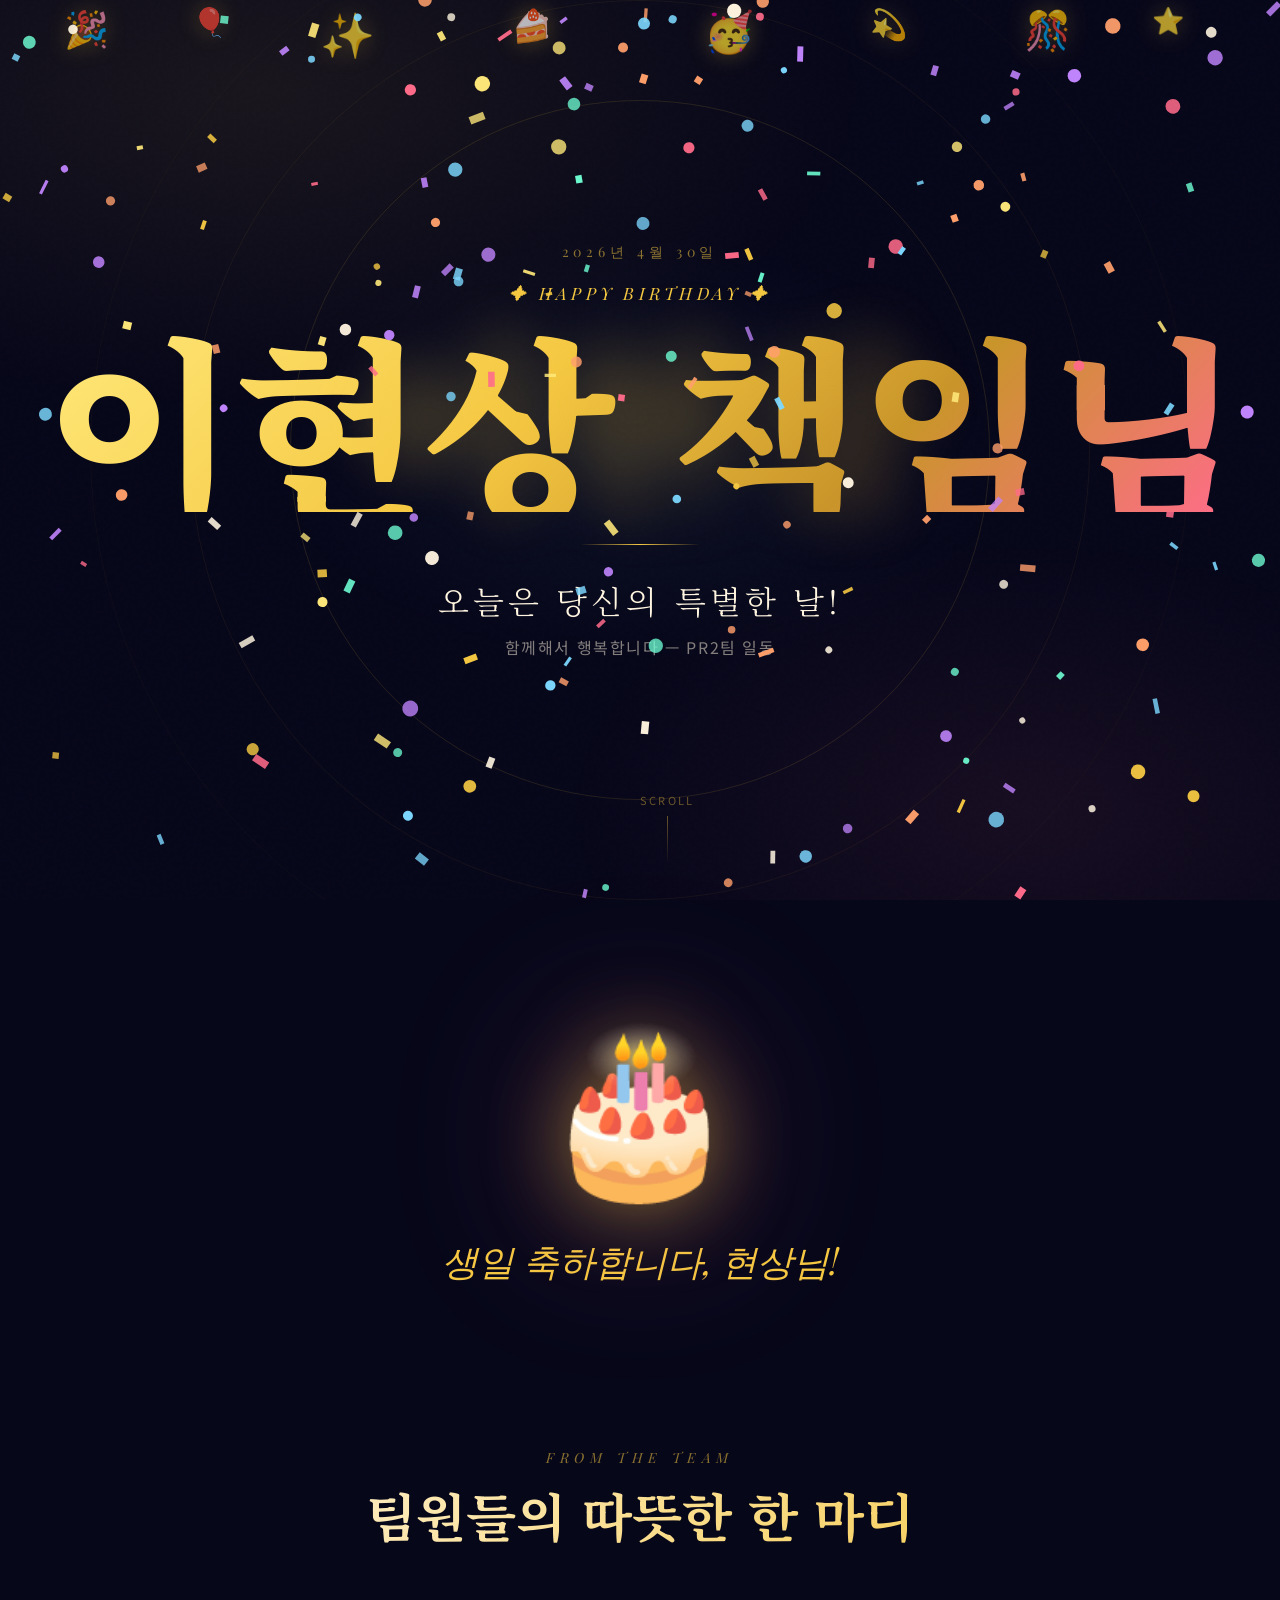
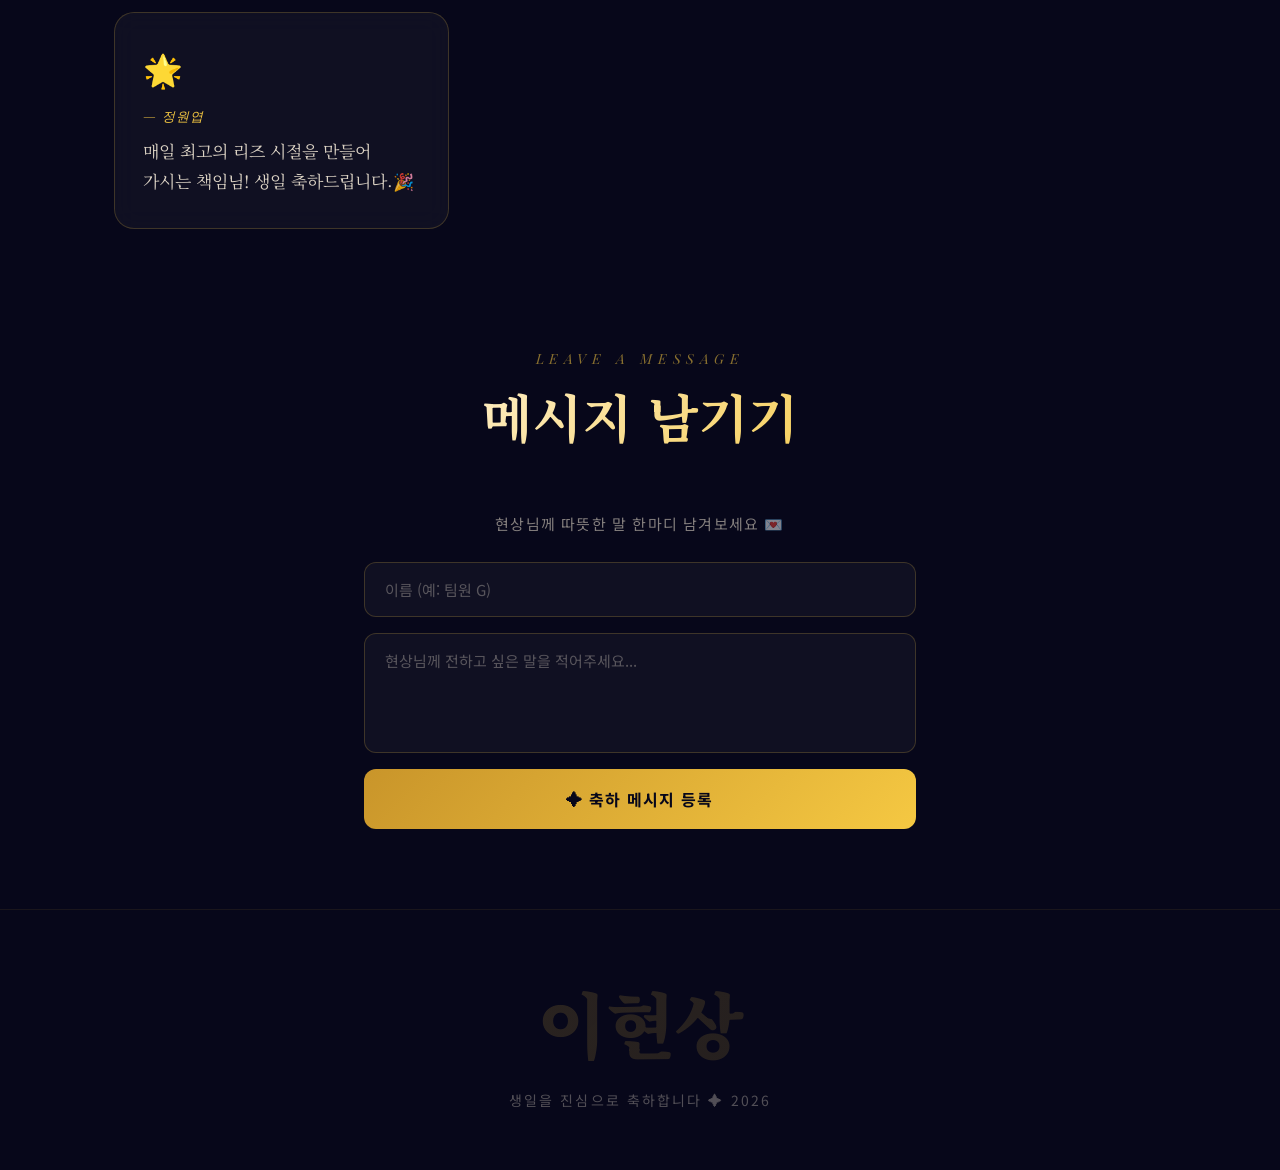
==== index.html @ 10132a7e "Rename birthday_hyunsang.html to index.html Co-Authored-By: Claude Sonnet 4.6 <noreply@anthropic.com" ====
<!DOCTYPE html>
<html lang="ko">
<head>
  <meta charset="UTF-8" />
  <meta name="viewport" content="width=device-width, initial-scale=1.0" />
  <title>🎂 이현상 책임님 생일 축하해요! 🎂</title>
  <link href="https://fonts.googleapis.com/css2?family=Noto+Serif+KR:wght@300;400;700;900&family=Noto+Sans+KR:wght@300;400;500;700&family=Playfair+Display:ital,wght@0,400;0,700;1,400&display=swap" rel="stylesheet" />

  <style>
    :root {
      --gold: #f5c842;
      --gold-light: #ffe87a;
      --gold-dark: #c9952a;
      --coral: #ff6b8a;
      --sky: #7dd8ff;
      --mint: #6fffd4;
      --bg: #07071a;
      --bg2: #0f0f28;
      --cream: #fff5e0;
      --white: #ffffff;
      --card-bg: rgba(255,255,255,0.04);
      --card-border: rgba(245,200,66,0.2);
    }

    *, *::before, *::after { box-sizing: border-box; margin: 0; padding: 0; }

    html { scroll-behavior: smooth; }

    body {
      background: var(--bg);
      color: var(--cream);
      font-family: 'Noto Sans KR', sans-serif;
      overflow-x: hidden;
      min-height: 100vh;
    }

    /* ── CONFETTI CANVAS ── */
    #confetti-canvas {
      position: fixed;
      top: 0; left: 0;
      width: 100%; height: 100%;
      pointer-events: none;
      z-index: 999;
    }

    /* ── BACKGROUND TEXTURE ── */
    body::before {
      content: '';
      position: fixed;
      inset: 0;
      background:
        radial-gradient(ellipse 80% 60% at 20% 10%, rgba(245,200,66,0.08) 0%, transparent 60%),
        radial-gradient(ellipse 60% 50% at 80% 90%, rgba(255,107,138,0.07) 0%, transparent 60%),
        radial-gradient(ellipse 50% 40% at 50% 50%, rgba(125,216,255,0.05) 0%, transparent 60%);
      pointer-events: none;
      z-index: 0;
    }

    /* ── NOISE GRAIN ── */
    body::after {
      content: '';
      position: fixed;
      inset: 0;
      background-image: url("data:image/svg+xml,%3Csvg viewBox='0 0 256 256' xmlns='http://www.w3.org/2000/svg'%3E%3Cfilter id='n'%3E%3CfeTurbulence type='fractalNoise' baseFrequency='0.9' numOctaves='4' stitchTiles='stitch'/%3E%3C/filter%3E%3Crect width='100%25' height='100%25' filter='url(%23n)' opacity='0.03'/%3E%3C/svg%3E");
      pointer-events: none;
      z-index: 1;
      opacity: 0.4;
    }

    /* ── MAIN WRAPPER ── */
    .wrapper { position: relative; z-index: 2; }

    /* ── HERO ── */
    .hero {
      min-height: 100vh;
      display: flex;
      flex-direction: column;
      align-items: center;
      justify-content: center;
      padding: 60px 24px;
      text-align: center;
      position: relative;
      overflow: hidden;
    }

    /* big decorative ring */
    .hero-ring {
      position: absolute;
      width: 700px;
      height: 700px;
      border-radius: 50%;
      border: 1px solid rgba(245,200,66,0.12);
      top: 50%; left: 50%;
      transform: translate(-50%, -50%);
      animation: ringPulse 4s ease-in-out infinite;
    }
    .hero-ring:nth-child(2) {
      width: 900px; height: 900px;
      border-color: rgba(245,200,66,0.06);
      animation-delay: 0.8s;
    }
    .hero-ring:nth-child(3) {
      width: 1100px; height: 1100px;
      border-color: rgba(245,200,66,0.03);
      animation-delay: 1.6s;
    }

    @keyframes ringPulse {
      0%, 100% { transform: translate(-50%, -50%) scale(1); opacity: 1; }
      50% { transform: translate(-50%, -50%) scale(1.04); opacity: 0.6; }
    }

    /* badge */
    .hero-badge {
      font-family: 'Playfair Display', serif;
      font-style: italic;
      font-size: clamp(13px, 2vw, 17px);
      color: var(--gold);
      letter-spacing: 0.25em;
      text-transform: uppercase;
      margin-bottom: 28px;
      opacity: 0;
      animation: fadeUp 0.8s ease forwards 0.3s;
    }

    /* date stamp */
    .hero-date {
      font-family: 'Playfair Display', serif;
      font-size: clamp(11px, 1.5vw, 14px);
      color: rgba(245,200,66,0.55);
      letter-spacing: 0.35em;
      text-transform: uppercase;
      margin-bottom: 20px;
      opacity: 0;
      animation: fadeUp 0.8s ease forwards 0.1s;
    }

    /* GIANT NAME */
    .hero-name {
      font-family: 'Noto Serif KR', serif;
      font-weight: 900;
      font-size: clamp(80px, 18vw, 200px);
      line-height: 0.9;
      background: linear-gradient(135deg, var(--gold-light) 0%, var(--gold) 40%, var(--gold-dark) 70%, var(--coral) 100%);
      -webkit-background-clip: text;
      -webkit-text-fill-color: transparent;
      background-clip: text;
      position: relative;
      opacity: 0;
      animation: nameReveal 1.2s cubic-bezier(0.16, 1, 0.3, 1) forwards 0.5s;
      letter-spacing: -0.02em;
    }

    .hero-name::after {
      content: '이현상';
      position: absolute;
      inset: 0;
      background: linear-gradient(135deg, var(--gold-light) 0%, var(--gold) 40%, var(--gold-dark) 70%, var(--coral) 100%);
      -webkit-background-clip: text;
      -webkit-text-fill-color: transparent;
      background-clip: text;
      filter: blur(30px);
      opacity: 0.35;
      z-index: -1;
    }

    @keyframes nameReveal {
      0% { opacity: 0; transform: translateY(40px) scale(0.92); }
      100% { opacity: 1; transform: translateY(0) scale(1); }
    }

    /* divider */
    .hero-divider {
      width: 120px;
      height: 1px;
      background: linear-gradient(90deg, transparent, var(--gold), transparent);
      margin: 32px auto;
      opacity: 0;
      animation: fadeUp 0.8s ease forwards 1s;
    }

    /* subtitle */
    .hero-subtitle {
      font-family: 'Noto Serif KR', serif;
      font-weight: 300;
      font-size: clamp(18px, 3.5vw, 32px);
      color: var(--cream);
      letter-spacing: 0.12em;
      margin-bottom: 12px;
      opacity: 0;
      animation: fadeUp 0.8s ease forwards 1.1s;
    }

    .hero-sub2 {
      font-size: clamp(13px, 2vw, 16px);
      color: rgba(255,245,224,0.5);
      letter-spacing: 0.1em;
      opacity: 0;
      animation: fadeUp 0.8s ease forwards 1.3s;
    }

    /* floating emojis */
    .float-field {
      position: absolute;
      inset: 0;
      pointer-events: none;
      overflow: hidden;
    }

    .float-emoji {
      position: absolute;
      font-size: clamp(24px, 4vw, 48px);
      animation: floatAround linear infinite;
      opacity: 0.7;
      filter: drop-shadow(0 0 12px rgba(245,200,66,0.4));
    }

    .float-emoji:nth-child(1)  { left: 5%;  animation-duration: 14s; animation-delay: 0s;    font-size: 36px; }
    .float-emoji:nth-child(2)  { left: 15%; animation-duration: 18s; animation-delay: -4s;   font-size: 28px; }
    .float-emoji:nth-child(3)  { left: 25%; animation-duration: 16s; animation-delay: -8s;   font-size: 44px; }
    .float-emoji:nth-child(4)  { left: 40%; animation-duration: 20s; animation-delay: -2s;   font-size: 32px; }
    .float-emoji:nth-child(5)  { left: 55%; animation-duration: 15s; animation-delay: -10s;  font-size: 40px; }
    .float-emoji:nth-child(6)  { left: 68%; animation-duration: 17s; animation-delay: -5s;   font-size: 30px; }
    .float-emoji:nth-child(7)  { left: 80%; animation-duration: 19s; animation-delay: -1s;   font-size: 38px; }
    .float-emoji:nth-child(8)  { left: 90%; animation-duration: 13s; animation-delay: -7s;   font-size: 26px; }

    @keyframes floatAround {
      0%   { transform: translateY(110vh) rotate(0deg); opacity: 0; }
      5%   { opacity: 0.7; }
      95%  { opacity: 0.7; }
      100% { transform: translateY(-15vh) rotate(360deg); opacity: 0; }
    }

    /* scroll cue */
    .scroll-cue {
      position: absolute;
      bottom: 36px;
      left: 50%;
      transform: translateX(-50%);
      display: flex;
      flex-direction: column;
      align-items: center;
      gap: 8px;
      opacity: 0;
      animation: fadeUp 0.8s ease forwards 2s;
      color: rgba(245,200,66,0.4);
      font-size: 11px;
      letter-spacing: 0.2em;
    }

    .scroll-cue::after {
      content: '';
      width: 1px;
      height: 48px;
      background: linear-gradient(to bottom, rgba(245,200,66,0.4), transparent);
      animation: scrollLine 1.5s ease-in-out infinite;
    }

    @keyframes scrollLine {
      0%, 100% { opacity: 0.4; transform: scaleY(1); }
      50% { opacity: 1; transform: scaleY(1.2); }
    }

    /* ── CAKE SECTION ── */
    .cake-section {
      padding: 80px 24px;
      text-align: center;
      position: relative;
    }

    .cake-big {
      font-size: clamp(80px, 15vw, 160px);
      display: block;
      animation: cakeBounce 2s ease-in-out infinite;
      filter: drop-shadow(0 0 40px rgba(245,200,66,0.5)) drop-shadow(0 0 80px rgba(255,107,138,0.3));
    }

    @keyframes cakeBounce {
      0%, 100% { transform: translateY(0) scale(1); }
      40% { transform: translateY(-18px) scale(1.05); }
      60% { transform: translateY(-12px) scale(1.03); }
    }

    .cake-tagline {
      font-family: 'Playfair Display', serif;
      font-style: italic;
      font-size: clamp(18px, 4vw, 36px);
      color: var(--gold);
      margin-top: 24px;
    }

    /* ── SECTION TITLE ── */
    .section-label {
      text-align: center;
      margin-bottom: 60px;
    }

    .section-label .en {
      font-family: 'Playfair Display', serif;
      font-style: italic;
      font-size: clamp(11px, 1.5vw, 14px);
      color: rgba(245,200,66,0.55);
      letter-spacing: 0.4em;
      text-transform: uppercase;
      display: block;
      margin-bottom: 10px;
    }

    .section-label h2 {
      font-family: 'Noto Serif KR', serif;
      font-weight: 700;
      font-size: clamp(28px, 5vw, 52px);
      background: linear-gradient(135deg, var(--cream), var(--gold));
      -webkit-background-clip: text;
      -webkit-text-fill-color: transparent;
      background-clip: text;
    }

    /* ── MESSAGES SECTION ── */
    .messages-section {
      padding: 80px 24px 120px;
      max-width: 1100px;
      margin: 0 auto;
    }

    .messages-grid {
      display: grid;
      grid-template-columns: repeat(auto-fill, minmax(300px, 1fr));
      gap: 24px;
    }

    /* card */
    .msg-card {
      background: var(--card-bg);
      border: 1px solid var(--card-border);
      border-radius: 20px;
      padding: 32px 28px;
      position: relative;
      overflow: hidden;
      transition: transform 0.3s ease, border-color 0.3s ease, box-shadow 0.3s ease;
      backdrop-filter: blur(12px);
      opacity: 0;
      animation: cardReveal 0.7s cubic-bezier(0.16,1,0.3,1) forwards;
    }

    .msg-card:nth-child(1) { animation-delay: 0.1s; }
    .msg-card:nth-child(2) { animation-delay: 0.2s; }
    .msg-card:nth-child(3) { animation-delay: 0.3s; }
    .msg-card:nth-child(4) { animation-delay: 0.4s; }
    .msg-card:nth-child(5) { animation-delay: 0.5s; }
    .msg-card:nth-child(6) { animation-delay: 0.6s; }

    @keyframes cardReveal {
      0% { opacity: 0; transform: translateY(30px); }
      100% { opacity: 1; transform: translateY(0); }
    }

    .msg-card::before {
      content: '';
      position: absolute;
      top: 0; left: 0; right: 0;
      height: 2px;
      background: linear-gradient(90deg, var(--gold), var(--coral), var(--sky));
      opacity: 0;
      transition: opacity 0.3s ease;
    }

    /* glow blob per card */
    .msg-card::after {
      content: '';
      position: absolute;
      width: 200px; height: 200px;
      border-radius: 50%;
      top: -80px; right: -60px;
      opacity: 0;
      transition: opacity 0.4s ease;
      pointer-events: none;
    }

    .msg-card:nth-child(odd)::after  { background: radial-gradient(circle, rgba(245,200,66,0.12), transparent 70%); }
    .msg-card:nth-child(even)::after { background: radial-gradient(circle, rgba(255,107,138,0.12), transparent 70%); }

    .msg-card:hover {
      transform: translateY(-6px);
      border-color: rgba(245,200,66,0.45);
      box-shadow: 0 20px 60px rgba(0,0,0,0.4), 0 0 40px rgba(245,200,66,0.08);
    }
    .msg-card:hover::before { opacity: 1; }
    .msg-card:hover::after  { opacity: 1; }

    .card-emoji {
      font-size: 32px;
      margin-bottom: 16px;
      display: block;
      animation: emojiWiggle 3s ease-in-out infinite;
    }

    @keyframes emojiWiggle {
      0%,100% { transform: rotate(0deg); }
      25%  { transform: rotate(-8deg) scale(1.1); }
      75%  { transform: rotate(8deg) scale(1.1); }
    }

    .card-author {
      font-family: 'Playfair Display', serif;
      font-style: italic;
      font-size: 13px;
      color: var(--gold);
      letter-spacing: 0.1em;
      margin-bottom: 10px;
    }

    .card-message {
      font-family: 'Noto Serif KR', serif;
      font-weight: 400;
      font-size: clamp(15px, 2.2vw, 17px);
      line-height: 1.75;
      color: rgba(255,245,224,0.85);
      word-break: keep-all;
    }

    /* ── ADD MESSAGE CTA ── */
    .add-section {
      max-width: 600px;
      margin: 0 auto 80px;
      padding: 0 24px;
      text-align: center;
    }

    .add-section p {
      font-size: 15px;
      color: rgba(255,245,224,0.5);
      letter-spacing: 0.08em;
      margin-bottom: 28px;
    }

    .add-form {
      display: flex;
      flex-direction: column;
      gap: 16px;
    }

    .add-form input,
    .add-form textarea {
      background: rgba(255,255,255,0.04);
      border: 1px solid rgba(245,200,66,0.2);
      border-radius: 12px;
      color: var(--cream);
      font-family: 'Noto Sans KR', sans-serif;
      font-size: 15px;
      padding: 16px 20px;
      outline: none;
      transition: border-color 0.3s, box-shadow 0.3s;
      resize: none;
    }

    .add-form input::placeholder,
    .add-form textarea::placeholder { color: rgba(255,245,224,0.3); }

    .add-form input:focus,
    .add-form textarea:focus {
      border-color: var(--gold);
      box-shadow: 0 0 0 3px rgba(245,200,66,0.12);
    }

    .add-form textarea { height: 120px; }

    .submit-btn {
      background: linear-gradient(135deg, var(--gold-dark), var(--gold));
      border: none;
      border-radius: 12px;
      color: #07071a;
      cursor: pointer;
      font-family: 'Noto Sans KR', sans-serif;
      font-weight: 700;
      font-size: 16px;
      letter-spacing: 0.08em;
      padding: 18px 36px;
      position: relative;
      overflow: hidden;
      transition: transform 0.2s, box-shadow 0.2s;
    }

    .submit-btn::after {
      content: '';
      position: absolute;
      inset: 0;
      background: linear-gradient(90deg, transparent 0%, rgba(255,255,255,0.25) 50%, transparent 100%);
      transform: translateX(-100%);
      transition: transform 0.5s ease;
    }

    .submit-btn:hover { transform: translateY(-2px); box-shadow: 0 8px 30px rgba(245,200,66,0.4); }
    .submit-btn:hover::after { transform: translateX(100%); }
    .submit-btn:active { transform: translateY(0); }

    /* ── FOOTER ── */
    footer {
      padding: 60px 24px;
      text-align: center;
      border-top: 1px solid rgba(245,200,66,0.08);
    }

    .footer-name {
      font-family: 'Noto Serif KR', serif;
      font-weight: 900;
      font-size: clamp(32px, 6vw, 72px);
      background: linear-gradient(135deg, rgba(245,200,66,0.2), rgba(245,200,66,0.08));
      -webkit-background-clip: text;
      -webkit-text-fill-color: transparent;
      background-clip: text;
      letter-spacing: -0.02em;
      margin-bottom: 16px;
    }

    .footer-msg {
      font-size: 14px;
      color: rgba(255,245,224,0.3);
      letter-spacing: 0.15em;
    }

    /* ── UTILITY ── */
    @keyframes fadeUp {
      0% { opacity: 0; transform: translateY(20px); }
      100% { opacity: 1; transform: translateY(0); }
    }

    /* sparkle burst on click */
    .sparkle {
      position: fixed;
      pointer-events: none;
      font-size: 24px;
      z-index: 9999;
      animation: sparkleUp 0.9s ease forwards;
    }

    @keyframes sparkleUp {
      0%   { opacity: 1; transform: translate(0, 0) scale(1) rotate(0deg); }
      100% { opacity: 0; transform: translate(var(--dx), var(--dy)) scale(0) rotate(var(--rot)); }
    }

    /* responsive */
    @media (max-width: 600px) {
      .messages-grid { grid-template-columns: 1fr; }
    }
  </style>
</head>

<body>
  <canvas id="confetti-canvas"></canvas>

  <div class="wrapper">

    <!-- ── HERO ── -->
    <section class="hero">
      <div class="hero-ring"></div>
      <div class="hero-ring"></div>
      <div class="hero-ring"></div>

      <div class="float-field">
        <span class="float-emoji">🎉</span>
        <span class="float-emoji">🎈</span>
        <span class="float-emoji">✨</span>
        <span class="float-emoji">🍰</span>
        <span class="float-emoji">🥳</span>
        <span class="float-emoji">💫</span>
        <span class="float-emoji">🎊</span>
        <span class="float-emoji">⭐</span>
      </div>

      <p class="hero-date">2026년 4월 30일</p>
      <p class="hero-badge">✦ Happy Birthday ✦</p>
      <h1 class="hero-name">이현상 책임님</h1>
      <div class="hero-divider"></div>
      <p class="hero-subtitle">오늘은 당신의 특별한 날!</p>
      <p class="hero-sub2">함께해서 행복합니다 &mdash; PR2팀 일동</p>

      <div class="scroll-cue">SCROLL</div>
    </section>

    <!-- ── CAKE ── -->
    <section class="cake-section">
      <span class="cake-big">🎂</span>
      <p class="cake-tagline">생일 축하합니다, 현상님!</p>
    </section>

    <!-- ── MESSAGES ── -->
    <section class="messages-section">
      <div class="section-label">
        <span class="en">From the Team</span>
        <h2>팀원들의 따뜻한 한 마디</h2>
      </div>

      <div class="messages-grid" id="messages-grid">
        <div class="msg-card">
          <span class="card-emoji">🌟</span>
          <p class="card-author">— 정원엽</p>
          <p class="card-message">매일 최고의 리즈 시절을 만들어 가시는 책임님! 생일 축하드립니다.🎉</p>
        </div>
       
      </div>
    </section>

    <!-- ── ADD MESSAGE ── -->
    <section class="add-section">
      <div class="section-label">
        <span class="en">Leave a Message</span>
        <h2>메시지 남기기</h2>
      </div>
      <p>현상님께 따뜻한 말 한마디 남겨보세요 💌</p>
      <form class="add-form" id="msg-form">
        <input type="text" id="author-input" placeholder="이름 (예: 팀원 G)" maxlength="20" />
        <textarea id="msg-input" placeholder="현상님께 전하고 싶은 말을 적어주세요..." maxlength="200"></textarea>
        <button type="submit" class="submit-btn">✦ 축하 메시지 등록</button>
      </form>
    </section>

    <!-- ── FOOTER ── -->
    <footer>
      <div class="footer-name">이현상</div>
      <p class="footer-msg">생일을 진심으로 축하합니다 ✦ 2026</p>
    </footer>

  </div>

  <script>
    /* ──────────────────────────────────────────────
       CONFETTI ENGINE
    ────────────────────────────────────────────── */
    const canvas = document.getElementById('confetti-canvas');
    const ctx = canvas.getContext('2d');
    let W, H, pieces = [];

    const COLORS = [
      '#f5c842','#ffe87a','#ff6b8a','#7dd8ff',
      '#6fffd4','#ff9f6b','#c084fc','#fff5e0',
    ];

    function resize() {
      W = canvas.width  = window.innerWidth;
      H = canvas.height = window.innerHeight;
    }
    resize();
    window.addEventListener('resize', resize);

    class Piece {
      constructor(opts = {}) {
        this.reset(opts.fromTop);
      }
      reset(fromTop = true) {
        this.x    = Math.random() * W;
        this.y    = fromTop ? -20 : Math.random() * H;
        this.w    = 6 + Math.random() * 10;
        this.h    = 3 + Math.random() * 5;
        this.r    = Math.random() * Math.PI * 2;
        this.vx   = (Math.random() - 0.5) * 2;
        this.vy   = 1.2 + Math.random() * 2.5;
        this.vr   = (Math.random() - 0.5) * 0.18;
        this.color = COLORS[Math.floor(Math.random() * COLORS.length)];
        this.alpha = 0.75 + Math.random() * 0.25;
        this.shape = Math.random() < 0.4 ? 'circle' : 'rect';
        this.wobble = Math.random() * Math.PI * 2;
        this.wobbleSpeed = 0.04 + Math.random() * 0.04;
      }
      update() {
        this.wobble += this.wobbleSpeed;
        this.x  += this.vx + Math.sin(this.wobble) * 0.7;
        this.y  += this.vy;
        this.r  += this.vr;
        this.vy += 0.03; /* gravity */
        if (this.y > H + 30) this.reset(true);
      }
      draw() {
        ctx.save();
        ctx.translate(this.x, this.y);
        ctx.rotate(this.r);
        ctx.globalAlpha = this.alpha;
        ctx.fillStyle = this.color;
        if (this.shape === 'circle') {
          ctx.beginPath();
          ctx.arc(0, 0, this.w / 2, 0, Math.PI * 2);
          ctx.fill();
        } else {
          ctx.fillRect(-this.w / 2, -this.h / 2, this.w, this.h);
        }
        ctx.restore();
      }
    }

    /* initial burst */
    for (let i = 0; i < 160; i++) pieces.push(new Piece({ fromTop: false }));

    function loop() {
      ctx.clearRect(0, 0, W, H);
      pieces.forEach(p => { p.update(); p.draw(); });
      requestAnimationFrame(loop);
    }
    loop();

    /* trickle in new pieces */
    setInterval(() => {
      if (pieces.length < 200) pieces.push(new Piece({ fromTop: true }));
    }, 200);

    /* ──────────────────────────────────────────────
       SPARKLE BURST ON CLICK
    ────────────────────────────────────────────── */
    const SPARK_EMOJIS = ['✨','🎉','⭐','💫','🌟','🎊','💥'];
    document.addEventListener('click', e => {
      const count = 6 + Math.floor(Math.random() * 4);
      for (let i = 0; i < count; i++) {
        const el  = document.createElement('span');
        el.className = 'sparkle';
        el.textContent = SPARK_EMOJIS[Math.floor(Math.random() * SPARK_EMOJIS.length)];
        el.style.left = e.clientX + 'px';
        el.style.top  = e.clientY + 'px';
        const angle = (i / count) * Math.PI * 2;
        const dist  = 60 + Math.random() * 80;
        el.style.setProperty('--dx', Math.cos(angle) * dist + 'px');
        el.style.setProperty('--dy', Math.sin(angle) * dist + 'px');
        el.style.setProperty('--rot', (Math.random() * 360) + 'deg');
        document.body.appendChild(el);
        el.addEventListener('animationend', () => el.remove());
      }
    });

    /* ──────────────────────────────────────────────
       ADD MESSAGE FORM
    ────────────────────────────────────────────── */
    const EMOJIS_POOL = ['💌','🎁','🌸','🦋','🔥','🍭','🎀','🌈','🪄','🫶'];
    const form  = document.getElementById('msg-form');
    const grid  = document.getElementById('messages-grid');

    form.addEventListener('submit', e => {
      e.preventDefault();
      const author = document.getElementById('author-input').value.trim();
      const msg    = document.getElementById('msg-input').value.trim();
      if (!msg) return;

      const card = document.createElement('div');
      card.className = 'msg-card';
      const emoji = EMOJIS_POOL[Math.floor(Math.random() * EMOJIS_POOL.length)];
      card.innerHTML = `
        <span class="card-emoji">${emoji}</span>
        <p class="card-author">— ${author || '익명'}</p>
        <p class="card-message">${escapeHTML(msg)}</p>
      `;
      grid.appendChild(card);
      card.scrollIntoView({ behavior: 'smooth', block: 'center' });

      /* mini confetti burst */
      for (let i = 0; i < 30; i++) pieces.push(new Piece({ fromTop: true }));

      form.reset();
    });

    function escapeHTML(str) {
      return str.replace(/&/g,'&amp;').replace(/</g,'&lt;').replace(/>/g,'&gt;').replace(/"/g,'&quot;');
    }

    /* ──────────────────────────────────────────────
       INTERSECTION OBSERVER — card entrance
    ────────────────────────────────────────────── */
    const observer = new IntersectionObserver(entries => {
      entries.forEach(en => {
        if (en.isIntersecting) {
          en.target.style.animationPlayState = 'running';
        }
      });
    }, { threshold: 0.15 });

    document.querySelectorAll('.msg-card').forEach(card => {
      card.style.animationPlayState = 'paused';
      observer.observe(card);
    });
  </script>
</body>
</html>
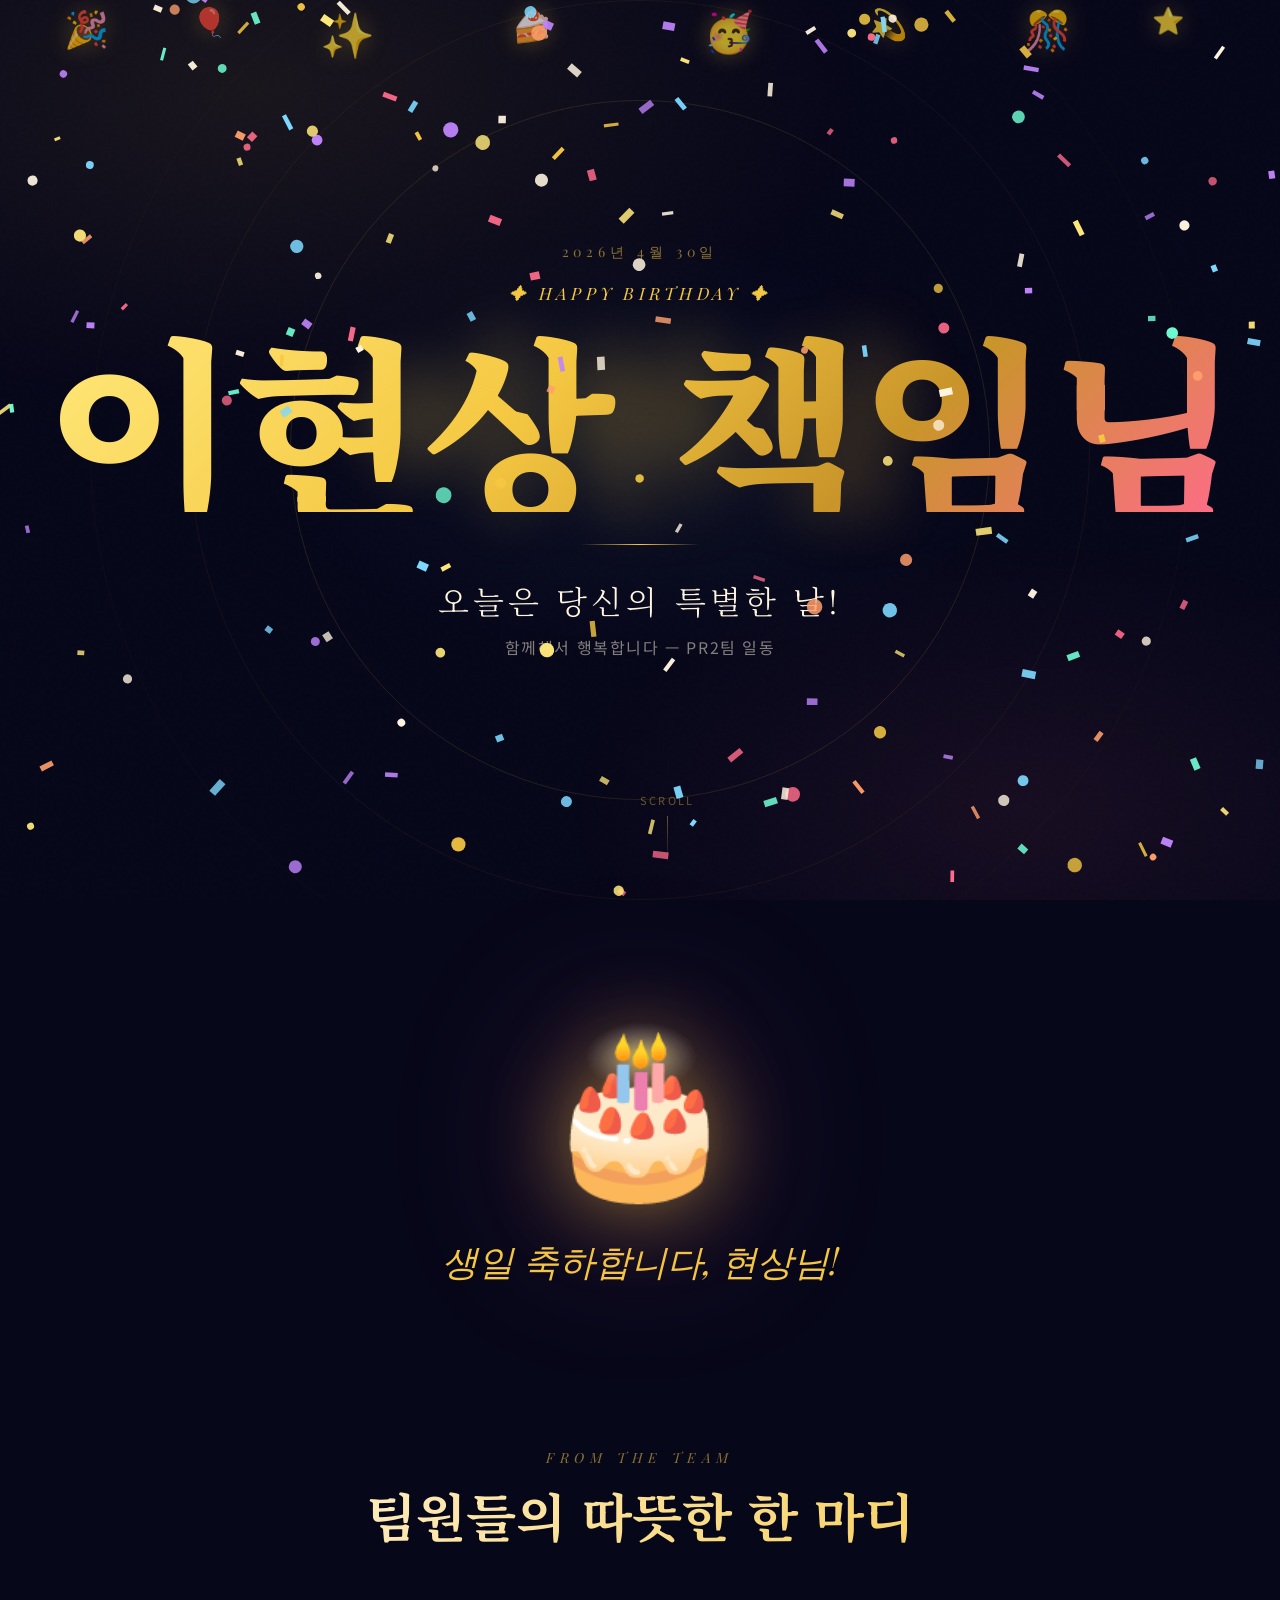
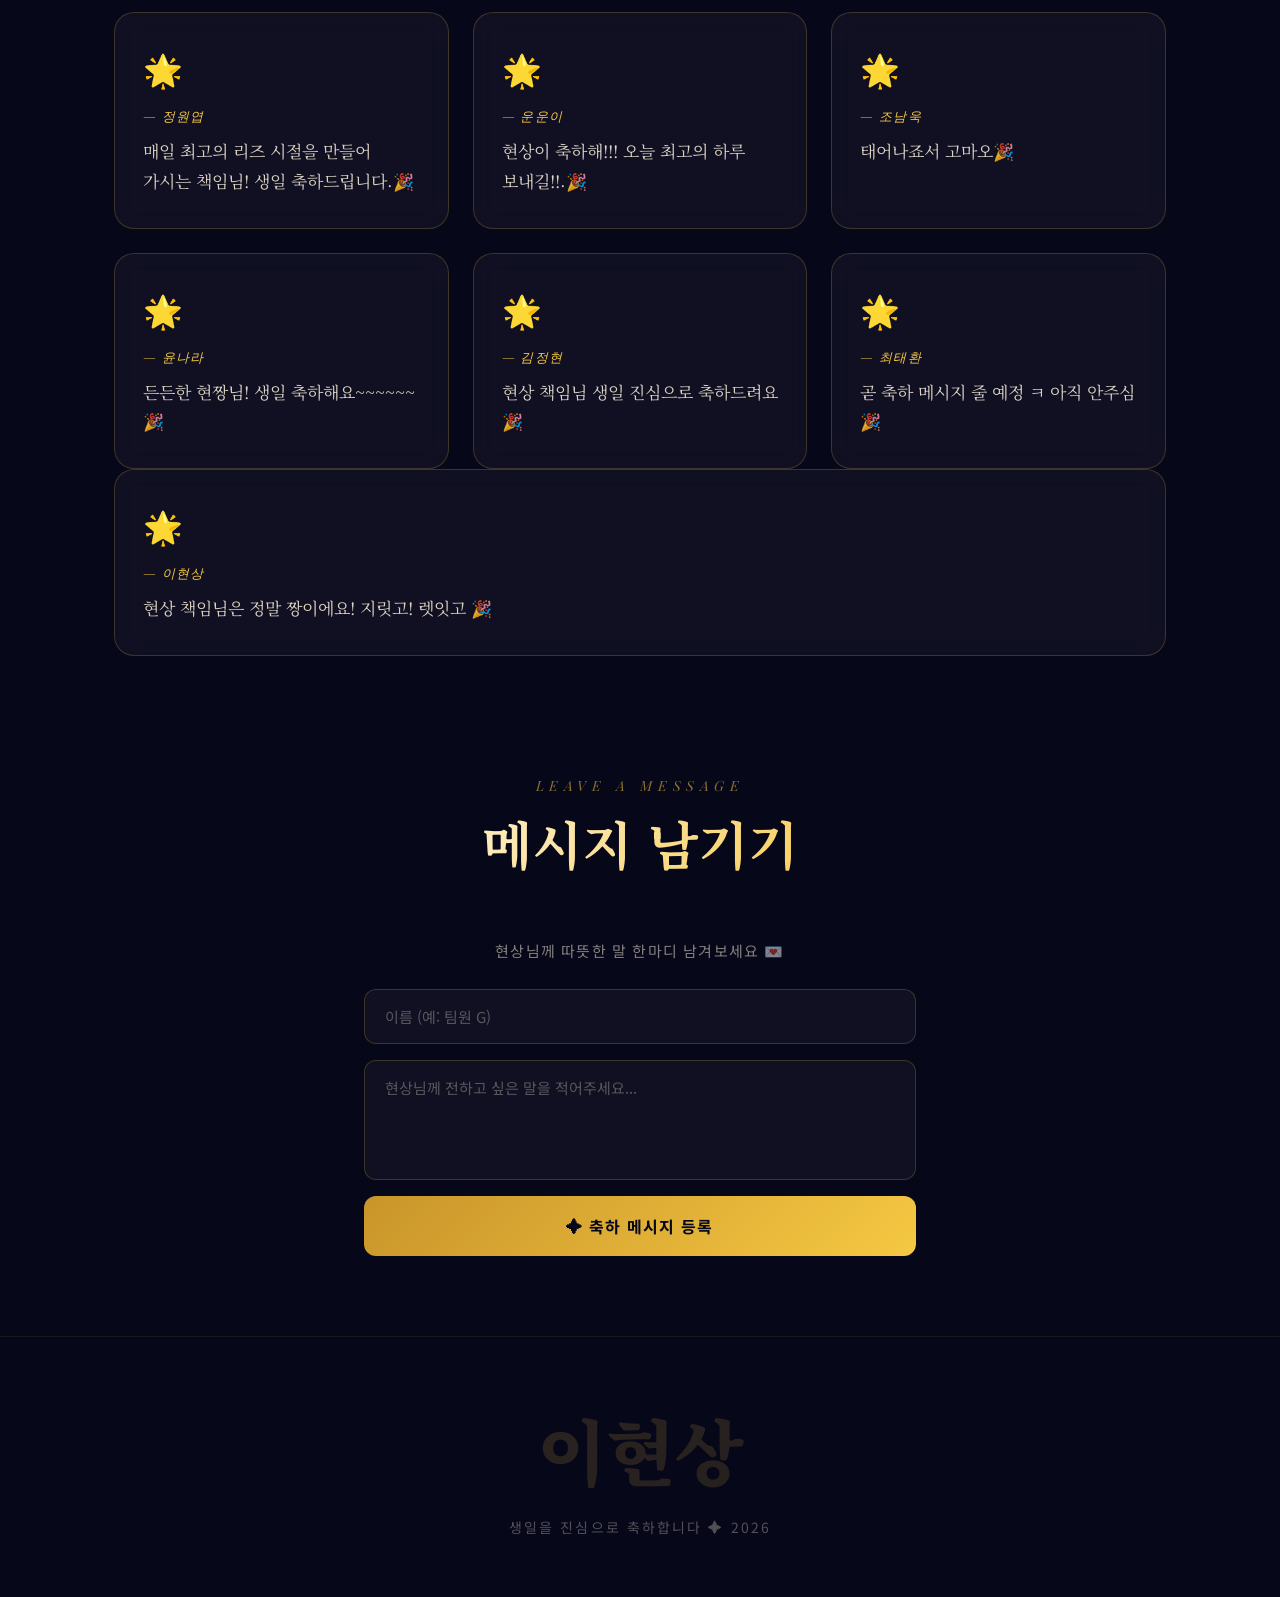
==== commit 1d8f509b: "Update index.html with new birthday page Co-Authored-By: Claude Sonnet 4.6 <noreply@anthropic.com>" ====
--- a/index.html
+++ b/index.html
@@ -597,7 +597,36 @@
           <p class="card-author">— 정원엽</p>
           <p class="card-message">매일 최고의 리즈 시절을 만들어 가시는 책임님! 생일 축하드립니다.🎉</p>
         </div>
-       
+        <div class="msg-card">
+          <span class="card-emoji">🌟</span>
+          <p class="card-author">— 운운이</p>
+          <p class="card-message">현상이 축하해!!! 오늘 최고의 하루 보내길!!.🎉</p>    
+        </div>
+         <div class="msg-card">
+          <span class="card-emoji">🌟</span>
+          <p class="card-author">— 조남욱</p>
+          <p class="card-message">태어나죠서 고마오🎉</p>
+        </div>
+         <div class="msg-card">
+          <span class="card-emoji">🌟</span>
+          <p class="card-author">— 윤나라</p>
+          <p class="card-message">든든한 현짱님! 생일 축하해요~~~~~~🎉</p>
+        </div>
+         <div class="msg-card">
+          <span class="card-emoji">🌟</span>
+          <p class="card-author">— 김정현</p>
+          <p class="card-message">현상 책임님 생일 진심으로 축하드려요🎉</p>
+        </div>
+         <div class="msg-card">
+          <span class="card-emoji">🌟</span>
+          <p class="card-author">— 최태환</p>
+          <p class="card-message">곧 축하 메시지 줄 예정 ㅋ 아직 안주심 🎉</p>
+        </div>
+          </div>
+         <div class="msg-card">
+          <span class="card-emoji">🌟</span>
+          <p class="card-author">— 이현상</p>
+          <p class="card-message">현상 책임님은 정말 짱이에요! 지릿고! 렛잇고 🎉</p>
       </div>
     </section>
 
